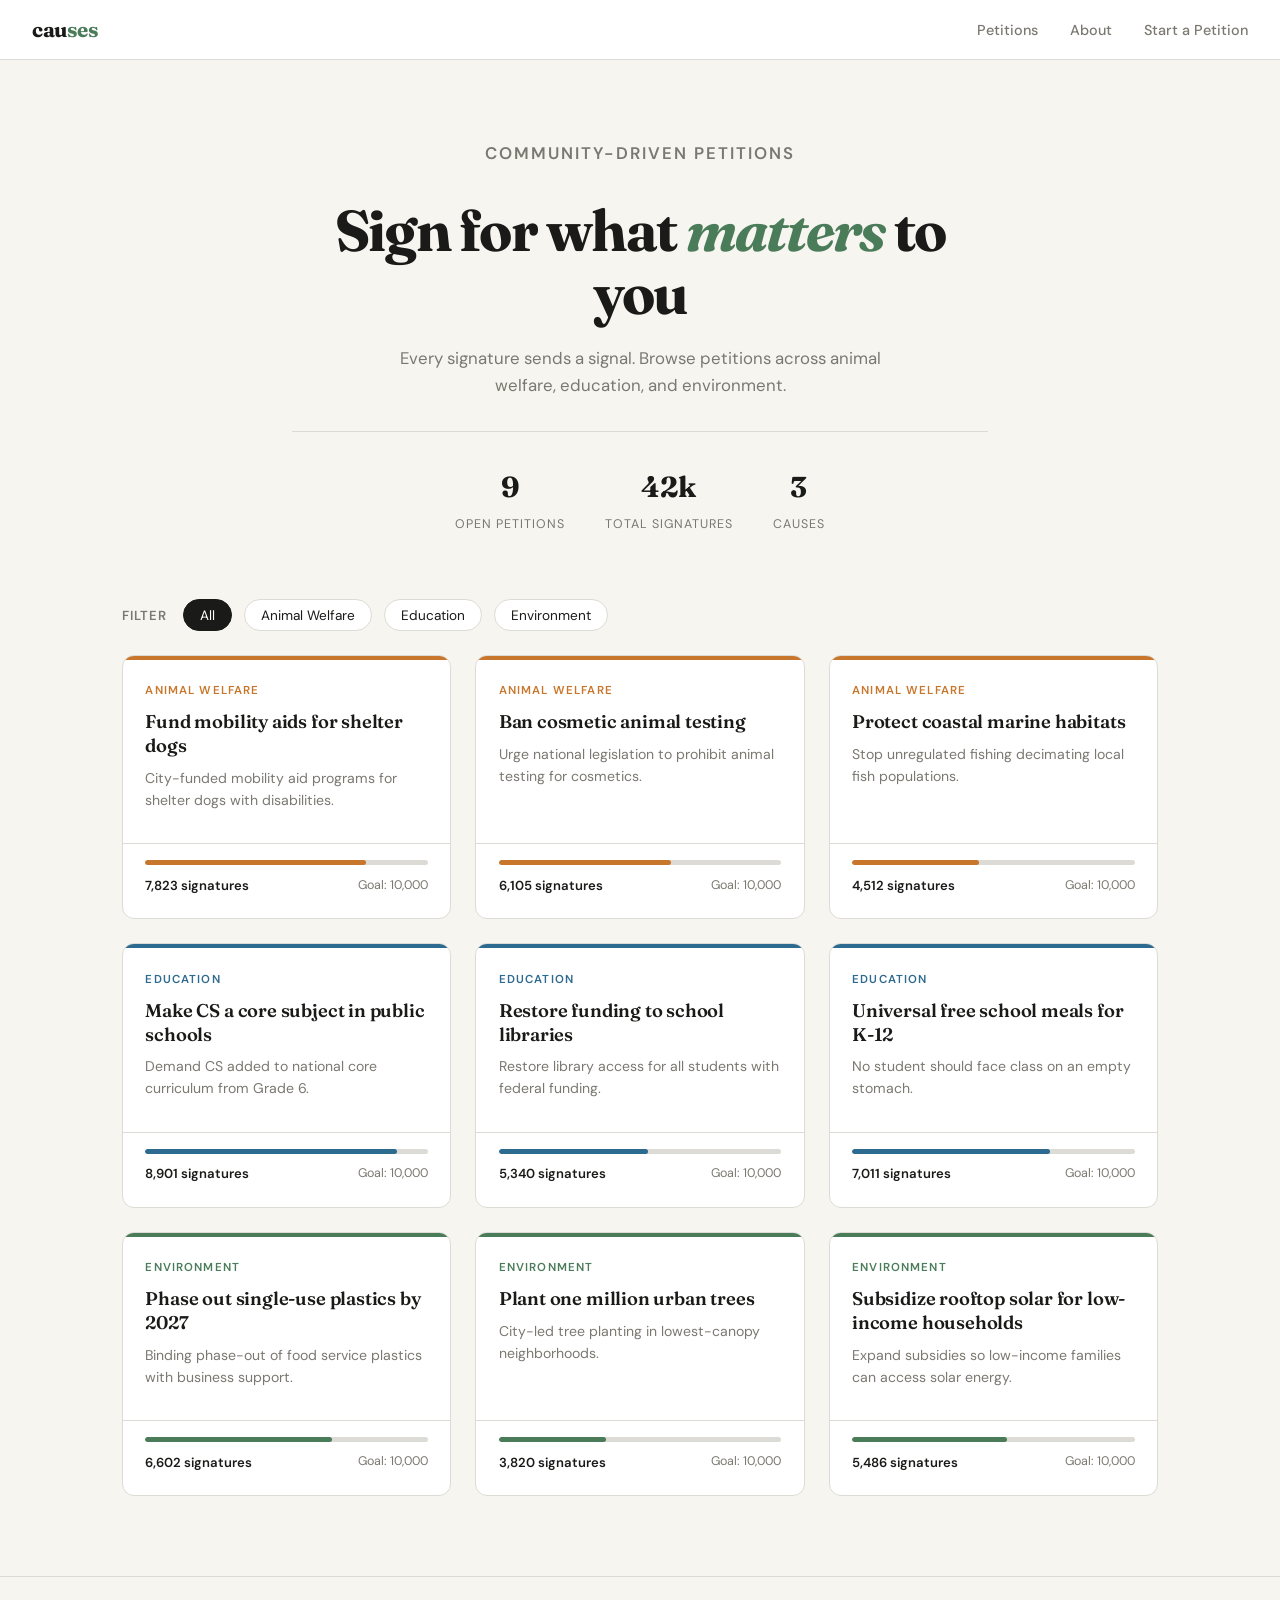
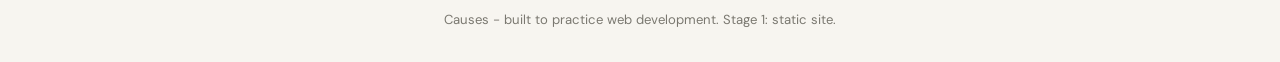
==== index.html @ a817b7e5 "Add index.html and stylesheet" ====
<!DOCTYPE html>
<html lang="en">
<head>
  <meta charset="UTF-8" />
  <title>Causes - Petitions for Good</title>
  <link rel="stylesheet" href="css/style.css" />
</head>
<body>
  <nav>
    <a class="nav-logo" href="index.html">cau<span>ses</span></a>
    <ul class="nav-links">
      <li><a href="index.html">Petitions</a></li>
      <li><a href="#">About</a></li>
      <li><a href="#">Start a Petition</a></li>
    </ul>
  </nav>
  <section class="hero">
    <p class="hero-eyebrow">Community-driven petitions</p>
    <h1>Sign for what <em>matters</em> to you</h1>
    <p>Every signature sends a signal. Browse petitions across animal welfare, education, and environment.</p>
    <div class="hero-stats">
      <div class="stat-item"><span class="stat-number">9</span><span class="stat-label">Open petitions</span></div>
      <div class="stat-item"><span class="stat-number">42k</span><span class="stat-label">Total signatures</span></div>
      <div class="stat-item"><span class="stat-number">3</span><span class="stat-label">Causes</span></div>
    </div>
  </section>
  <div class="filters-section">
    <span class="filter-label">Filter</span>
    <button class="filter-btn active">All</button>
    <button class="filter-btn">Animal Welfare</button>
    <button class="filter-btn">Education</button>
    <button class="filter-btn">Environment</button>
  </div>
  <div class="petitions-grid">
    <a class="petition-card" data-category="animal" href="petition-shelter.html"><div class="card-tag-bar tag-animal"></div><div class="card-body"><p class="card-category cat-animal">Animal Welfare</p><h2 class="card-title">Fund mobility aids for shelter dogs</h2><p class="card-description">City-funded mobility aid programs for shelter dogs with disabilities.</p></div><div class="card-footer"><div class="progress-bar-track"><div class="progress-bar-fill fill-animal" style="width:78%"></div></div><div class="card-meta"><span class="signatures">7,823 signatures</span><span class="goal">Goal: 10,000</span></div></div></a>
    <a class="petition-card" data-category="animal" href="petition-testing.html"><div class="card-tag-bar tag-animal"></div><div class="card-body"><p class="card-category cat-animal">Animal Welfare</p><h2 class="card-title">Ban cosmetic animal testing</h2><p class="card-description">Urge national legislation to prohibit animal testing for cosmetics.</p></div><div class="card-footer"><div class="progress-bar-track"><div class="progress-bar-fill fill-animal" style="width:61%"></div></div><div class="card-meta"><span class="signatures">6,105 signatures</span><span class="goal">Goal: 10,000</span></div></div></a>
    <a class="petition-card" data-category="animal" href="petition-marine.html"><div class="card-tag-bar tag-animal"></div><div class="card-body"><p class="card-category cat-animal">Animal Welfare</p><h2 class="card-title">Protect coastal marine habitats</h2><p class="card-description">Stop unregulated fishing decimating local fish populations.</p></div><div class="card-footer"><div class="progress-bar-track"><div class="progress-bar-fill fill-animal" style="width:45%"></div></div><div class="card-meta"><span class="signatures">4,512 signatures</span><span class="goal">Goal: 10,000</span></div></div></a>
    <a class="petition-card" data-category="education" href="petition-coding.html"><div class="card-tag-bar tag-education"></div><div class="card-body"><p class="card-category cat-education">Education</p><h2 class="card-title">Make CS a core subject in public schools</h2><p class="card-description">Demand CS added to national core curriculum from Grade 6.</p></div><div class="card-footer"><div class="progress-bar-track"><div class="progress-bar-fill fill-education" style="width:89%"></div></div><div class="card-meta"><span class="signatures">8,901 signatures</span><span class="goal">Goal: 10,000</span></div></div></a>
    <a class="petition-card" data-category="education" href="petition-libraries.html"><div class="card-tag-bar tag-education"></div><div class="card-body"><p class="card-category cat-education">Education</p><h2 class="card-title">Restore funding to school libraries</h2><p class="card-description">Restore library access for all students with federal funding.</p></div><div class="card-footer"><div class="progress-bar-track"><div class="progress-bar-fill fill-education" style="width:53%"></div></div><div class="card-meta"><span class="signatures">5,340 signatures</span><span class="goal">Goal: 10,000</span></div></div></a>
    <a class="petition-card" data-category="education" href="petition-meals.html"><div class="card-tag-bar tag-education"></div><div class="card-body"><p class="card-category cat-education">Education</p><h2 class="card-title">Universal free school meals for K-12</h2><p class="card-description">No student should face class on an empty stomach.</p></div><div class="card-footer"><div class="progress-bar-track"><div class="progress-bar-fill fill-education" style="width:70%"></div></div><div class="card-meta"><span class="signatures">7,011 signatures</span><span class="goal">Goal: 10,000</span></div></div></a>
    <a class="petition-card" data-category="environment" href="petition-plastics.html"><div class="card-tag-bar tag-environment"></div><div class="card-body"><p class="card-category cat-environment">Environment</p><h2 class="card-title">Phase out single-use plastics by 2027</h2><p class="card-description">Binding phase-out of food service plastics with business support.</p></div><div class="card-footer"><div class="progress-bar-track"><div class="progress-bar-fill fill-environment" style="width:66%"></div></div><div class="card-meta"><span class="signatures">6,602 signatures</span><span class="goal">Goal: 10,000</span></div></div></a>
    <a class="petition-card" data-category="environment" href="petition-trees.html"><div class="card-tag-bar tag-environment"></div><div class="card-body"><p class="card-category cat-environment">Environment</p><h2 class="card-title">Plant one million urban trees</h2><p class="card-description">City-led tree planting in lowest-canopy neighborhoods.</p></div><div class="card-footer"><div class="progress-bar-track"><div class="progress-bar-fill fill-environment" style="width:38%"></div></div><div class="card-meta"><span class="signatures">3,820 signatures</span><span class="goal">Goal: 10,000</span></div></div></a>
    <a class="petition-card" data-category="environment" href="petition-solar.html"><div class="card-tag-bar tag-environment"></div><div class="card-body"><p class="card-category cat-environment">Environment</p><h2 class="card-title">Subsidize rooftop solar for low-income households</h2><p class="card-description">Expand subsidies so low-income families can access solar energy.</p></div><div class="card-footer"><div class="progress-bar-track"><div class="progress-bar-fill fill-environment" style="width:55%"></div></div><div class="card-meta"><span class="signatures">5,486 signatures</span><span class="goal">Goal: 10,000</span></div></div></a>
  </div>
  <footer><p>Causes - built to practice web development. Stage 1: static site.</p></footer>
  <script>
    const buttons = document.querySelectorAll('.filter-btn');
    const cards = document.querySelectorAll('.petition-card');
    buttons.forEach(btn => {
      btn.addEventListener('click', () => {
        buttons.forEach(b => b.classList.remove('active'));
        btn.classList.add('active');
        const filter = btn.textContent.trim().toLowerCase();
        cards.forEach(card => {
          const cat = card.dataset.category;
          if (filter === 'all' || (filter === 'animal welfare' && cat === 'animal') || filter === cat) {
            card.style.display = 'flex';
          } else {
            card.style.display = 'none';
          }
        });
      });
    });
  </script>
</body>
</html>
---- css/style.css ----
/* =============================================
   CAUSES — Petition Platform
   Stage 1: Static Site
   ============================================= */

@import url('https://fonts.googleapis.com/css2?family=Fraunces:ital,wght@0,400;0,600;0,700;1,400&family=DM+Sans:wght@400;500;600&display=swap');

:root {
  --ink: #1a1a18;
  --paper: #f7f5f0;
  --sage: #4a7c59;
  --sage-light: #e8f0eb;
  --amber: #c8762b;
  --amber-light: #fdf0e3;
  --sky: #2d6a8f;
  --sky-light: #e3eff7;
  --muted: #7a7870;
  --border: #dddbd5;
  --white: #ffffff;

  --font-display: 'Fraunces', Georgia, serif;
  --font-body: 'DM Sans', system-ui, sans-serif;
}

*, *::before, *::after {
  box-sizing: border-box;
  margin: 0;
  padding: 0;
}

html {
  font-size: 16px;
  scroll-behavior: smooth;
}

body {
  background: var(--paper);
  color: var(--ink);
  font-family: var(--font-body);
  line-height: 1.6;
  min-height: 100vh;
}

/* ---- NAV ---- */
nav {
  background: var(--white);
  border-bottom: 1px solid var(--border);
  padding: 0 2rem;
  display: flex;
  align-items: center;
  justify-content: space-between;
  height: 60px;
  position: sticky;
  top: 0;
  z-index: 100;
}

.nav-logo {
  font-family: var(--font-display);
  font-size: 1.3rem;
  font-weight: 700;
  color: var(--ink);
  text-decoration: none;
  letter-spacing: -0.02em;
}

.nav-logo span {
  color: var(--sage);
}

.nav-links {
  display: flex;
  gap: 2rem;
  list-style: none;
}

.nav-links a {
  text-decoration: none;
  color: var(--muted);
  font-size: 0.9rem;
  font-weight: 500;
  transition: color 0.2s;
}

.nav-links a:hover {
  color: var(--ink);
}

/* ---- HERO ---- */
.hero {
  padding: 5rem 2rem 4rem;
  max-width: 760px;
  margin: 0 auto;
  text-align: center;
}

.hero-eyebrow {
  font-family: var(--font-body);
  font-size: 0.8rem;
  font-weight: 600;
  letter-spacing: 0.12em;
  text-transform: uppercase;
  color: var(--sage);
  margin-bottom: 1.2rem;
}

.hero h1 {
  font-family: var(--font-display);
  font-size: clamp(2.4rem, 5vw, 3.6rem);
  font-weight: 700;
  line-height: 1.1;
  letter-spacing: -0.03em;
  color: var(--ink);
  margin-bottom: 1.2rem;
}

.hero h1 em {
  font-style: italic;
  color: var(--sage);
}

.hero p {
  font-size: 1.05rem;
  color: var(--muted);
  max-width: 520px;
  margin: 0 auto 2rem;
}

.hero-stats {
  display: flex;
  justify-content: center;
  gap: 2.5rem;
  padding-top: 2rem;
  border-top: 1px solid var(--border);
  margin-top: 2rem;
}

.stat-item {
  text-align: center;
}

.stat-number {
  font-family: var(--font-display);
  font-size: 1.8rem;
  font-weight: 700;
  color: var(--ink);
  display: block;
}

.stat-label {
  font-size: 0.78rem;
  color: var(--muted);
  text-transform: uppercase;
  letter-spacing: 0.08em;
}

/* ---- FILTERS ---- */
.filters-section {
  max-width: 1100px;
  margin: 0 auto;
  padding: 0 2rem 1.5rem;
  display: flex;
  align-items: center;
  gap: 0.75rem;
  flex-wrap: wrap;
}

.filter-label {
  font-size: 0.82rem;
  font-weight: 600;
  color: var(--muted);
  text-transform: uppercase;
  letter-spacing: 0.08em;
  margin-right: 0.25rem;
}

.filter-btn {
  padding: 0.4rem 1rem;
  border-radius: 999px;
  border: 1px solid var(--border);
  background: var(--white);
  color: var(--ink);
  font-family: var(--font-body);
  font-size: 0.85rem;
  cursor: pointer;
  transition: all 0.15s;
}

.filter-btn:hover,
.filter-btn.active {
  background: var(--ink);
  color: var(--white);
  border-color: var(--ink);
}

/* ---- PETITION GRID ---- */
.petitions-grid {
  max-width: 1100px;
  margin: 0 auto;
  padding: 0 2rem 5rem;
  display: grid;
  grid-template-columns: repeat(auto-fill, minmax(320px, 1fr));
  gap: 1.5rem;
}

/* ---- PETITION CARD ---- */
.petition-card {
  background: var(--white);
  border: 1px solid var(--border);
  border-radius: 12px;
  overflow: hidden;
  transition: transform 0.2s, box-shadow 0.2s;
  display: flex;
  flex-direction: column;
  text-decoration: none;
  color: inherit;
}

.petition-card:hover {
  transform: translateY(-3px);
  box-shadow: 0 8px 24px rgba(0,0,0,0.08);
}

.card-tag-bar {
  height: 4px;
}

.tag-animal { background: var(--amber); }
.tag-education { background: var(--sky); }
.tag-environment { background: var(--sage); }

.card-body {
  padding: 1.4rem 1.4rem 1rem;
  flex: 1;
}

.card-category {
  font-size: 0.72rem;
  font-weight: 600;
  letter-spacing: 0.1em;
  text-transform: uppercase;
  margin-bottom: 0.6rem;
}

.cat-animal { color: var(--amber); }
.cat-education { color: var(--sky); }
.cat-environment { color: var(--sage); }

.card-title {
  font-family: var(--font-display);
  font-size: 1.15rem;
  font-weight: 600;
  line-height: 1.3;
  color: var(--ink);
  margin-bottom: 0.6rem;
  letter-spacing: -0.01em;
}

.card-description {
  font-size: 0.88rem;
  color: var(--muted);
  line-height: 1.55;
}

.card-footer {
  padding: 1rem 1.4rem 1.4rem;
  border-top: 1px solid var(--border);
  margin-top: 1rem;
}

.progress-bar-track {
  background: var(--border);
  border-radius: 999px;
  height: 5px;
  margin-bottom: 0.6rem;
  overflow: hidden;
}

.progress-bar-fill {
  height: 100%;
  border-radius: 999px;
  transition: width 0.4s ease;
}

.fill-animal { background: var(--amber); }
.fill-education { background: var(--sky); }
.fill-environment { background: var(--sage); }

.card-meta {
  display: flex;
  justify-content: space-between;
  align-items: center;
}

.signatures {
  font-size: 0.82rem;
  font-weight: 600;
  color: var(--ink);
}

.goal {
  font-size: 0.78rem;
  color: var(--muted);
}

/* ---- PETITION DETAIL PAGE ---- */
.detail-container {
  max-width: 780px;
  margin: 0 auto;
  padding: 3rem 2rem 5rem;
}

.back-link {
  display: inline-flex;
  align-items: center;
  gap: 0.4rem;
  font-size: 0.85rem;
  color: var(--muted);
  text-decoration: none;
  margin-bottom: 2rem;
  transition: color 0.2s;
}

.back-link:hover { color: var(--ink); }

.detail-category {
  font-size: 0.75rem;
  font-weight: 600;
  letter-spacing: 0.1em;
  text-transform: uppercase;
  margin-bottom: 0.8rem;
}

.detail-title {
  font-family: var(--font-display);
  font-size: clamp(1.8rem, 4vw, 2.6rem);
  font-weight: 700;
  line-height: 1.15;
  letter-spacing: -0.02em;
  color: var(--ink);
  margin-bottom: 1rem;
}

.detail-meta {
  display: flex;
  gap: 1.5rem;
  font-size: 0.82rem;
  color: var(--muted);
  margin-bottom: 2rem;
  padding-bottom: 2rem;
  border-bottom: 1px solid var(--border);
}

.detail-body {
  font-size: 1rem;
  line-height: 1.75;
  color: var(--ink);
  margin-bottom: 2.5rem;
}

.detail-body p {
  margin-bottom: 1.2rem;
}

.detail-body h3 {
  font-family: var(--font-display);
  font-size: 1.2rem;
  font-weight: 600;
  margin: 2rem 0 0.8rem;
}

/* ---- SIGN BOX ---- */
.sign-box {
  background: var(--white);
  border: 1px solid var(--border);
  border-radius: 12px;
  padding: 2rem;
  margin-top: 2rem;
}

.sign-box h3 {
  font-family: var(--font-display);
  font-size: 1.3rem;
  font-weight: 600;
  margin-bottom: 0.4rem;
}

.sign-box p {
  font-size: 0.9rem;
  color: var(--muted);
  margin-bottom: 1.5rem;
}

.sign-progress {
  margin-bottom: 1.5rem;
}

.sign-progress .progress-bar-track {
  height: 7px;
  margin-bottom: 0.5rem;
}

.sign-count {
  font-size: 1.5rem;
  font-weight: 700;
  font-family: var(--font-display);
  color: var(--ink);
}

.sign-count span {
  font-family: var(--font-body);
  font-size: 0.85rem;
  font-weight: 400;
  color: var(--muted);
}

.sign-btn {
  display: inline-block;
  padding: 0.85rem 2.2rem;
  background: var(--ink);
  color: var(--white);
  border-radius: 8px;
  font-family: var(--font-body);
  font-size: 0.95rem;
  font-weight: 600;
  text-decoration: none;
  cursor: pointer;
  border: none;
  transition: background 0.2s;
  width: 100%;
  text-align: center;
}

.sign-btn:hover {
  background: var(--sage);
}

/* ---- FOOTER ---- */
footer {
  border-top: 1px solid var(--border);
  padding: 2rem;
  text-align: center;
  font-size: 0.82rem;
  color: var(--muted);
}

/* ---- RESPONSIVE ---- */
@media (max-width: 600px) {
  nav { padding: 0 1rem; }
  .hero { padding: 3rem 1rem 2.5rem; }
  .petitions-grid { padding: 0 1rem 3rem; grid-template-columns: 1fr; }
  .filters-section { padding: 0 1rem 1.5rem; }
  .hero-stats { gap: 1.5rem; }
  .detail-container { padding: 2rem 1rem 3rem; }
}
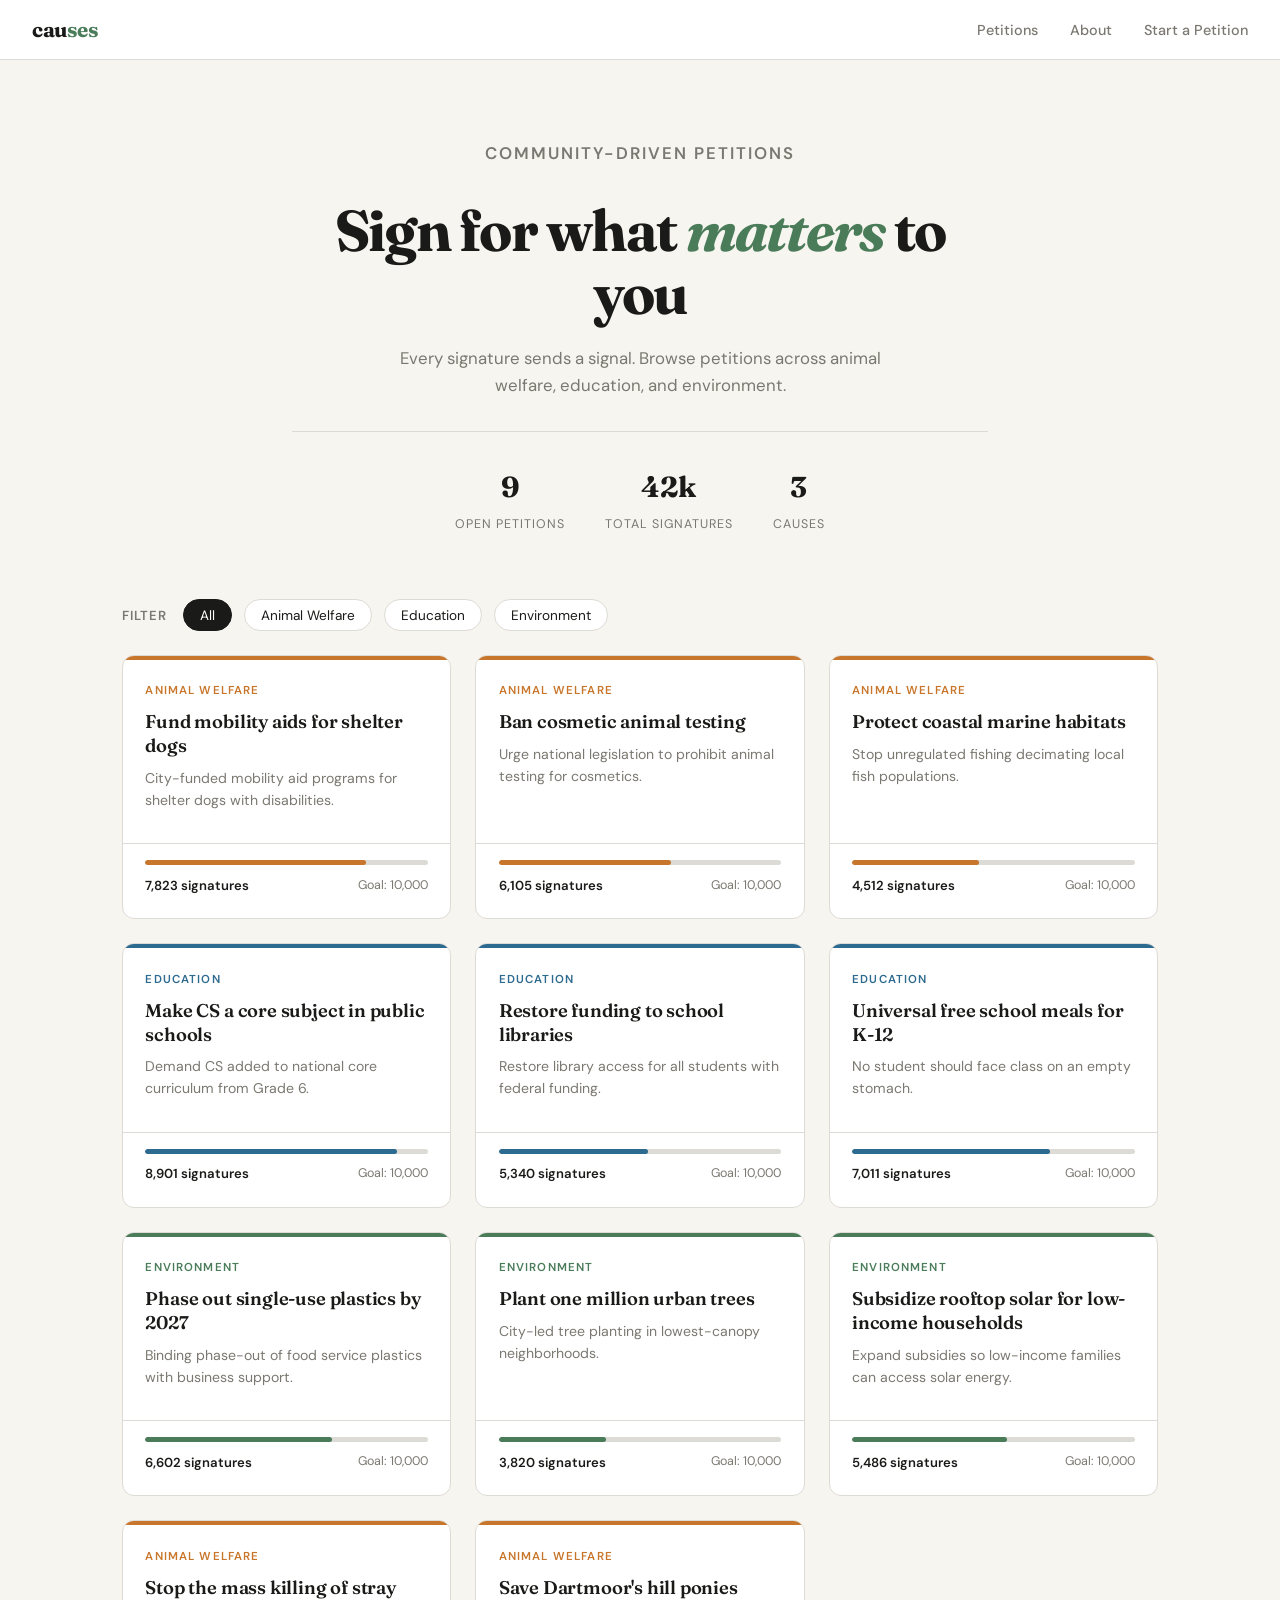
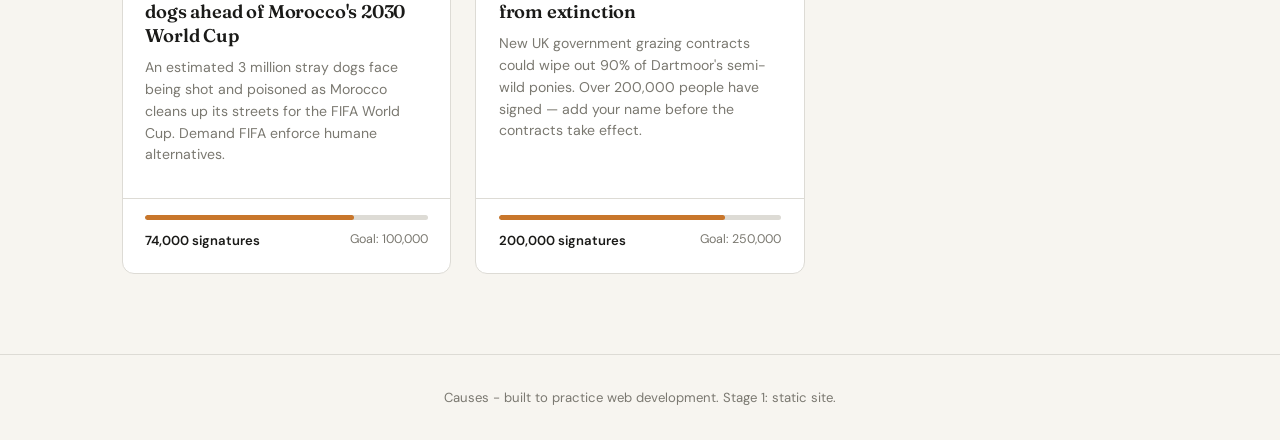
==== commit dbb246f3: "Add Morocco and Dartmoor pony petition pages" ====
--- a/index.html
+++ b/index.html
@@ -41,6 +41,9 @@
     <a class="petition-card" data-category="environment" href="petition-plastics.html"><div class="card-tag-bar tag-environment"></div><div class="card-body"><p class="card-category cat-environment">Environment</p><h2 class="card-title">Phase out single-use plastics by 2027</h2><p class="card-description">Binding phase-out of food service plastics with business support.</p></div><div class="card-footer"><div class="progress-bar-track"><div class="progress-bar-fill fill-environment" style="width:66%"></div></div><div class="card-meta"><span class="signatures">6,602 signatures</span><span class="goal">Goal: 10,000</span></div></div></a>
     <a class="petition-card" data-category="environment" href="petition-trees.html"><div class="card-tag-bar tag-environment"></div><div class="card-body"><p class="card-category cat-environment">Environment</p><h2 class="card-title">Plant one million urban trees</h2><p class="card-description">City-led tree planting in lowest-canopy neighborhoods.</p></div><div class="card-footer"><div class="progress-bar-track"><div class="progress-bar-fill fill-environment" style="width:38%"></div></div><div class="card-meta"><span class="signatures">3,820 signatures</span><span class="goal">Goal: 10,000</span></div></div></a>
     <a class="petition-card" data-category="environment" href="petition-solar.html"><div class="card-tag-bar tag-environment"></div><div class="card-body"><p class="card-category cat-environment">Environment</p><h2 class="card-title">Subsidize rooftop solar for low-income households</h2><p class="card-description">Expand subsidies so low-income families can access solar energy.</p></div><div class="card-footer"><div class="progress-bar-track"><div class="progress-bar-fill fill-environment" style="width:55%"></div></div><div class="card-meta"><span class="signatures">5,486 signatures</span><span class="goal">Goal: 10,000</span></div></div></a>
+  
+    <a class="petition-card" data-category="animal" href="petition-morocco.html"><div class="card-tag-bar tag-animal"></div><div class="card-body"><p class="card-category cat-animal">Animal Welfare</p><h2 class="card-title">Stop the mass killing of stray dogs ahead of Morocco's 2030 World Cup</h2><p class="card-description">An estimated 3 million stray dogs face being shot and poisoned as Morocco cleans up its streets for the FIFA World Cup. Demand FIFA enforce humane alternatives.</p></div><div class="card-footer"><div class="progress-bar-track"><div class="progress-bar-fill fill-animal" style="width:74%"></div></div><div class="card-meta"><span class="signatures">74,000 signatures</span><span class="goal">Goal: 100,000</span></div></div></a>
+    <a class="petition-card" data-category="animal" href="petition-dartmoor.html"><div class="card-tag-bar tag-animal"></div><div class="card-body"><p class="card-category cat-animal">Animal Welfare</p><h2 class="card-title">Save Dartmoor's hill ponies from extinction</h2><p class="card-description">New UK government grazing contracts could wipe out 90% of Dartmoor's semi-wild ponies. Over 200,000 people have signed — add your name before the contracts take effect.</p></div><div class="card-footer"><div class="progress-bar-track"><div class="progress-bar-fill fill-animal" style="width:80%"></div></div><div class="card-meta"><span class="signatures">200,000 signatures</span><span class="goal">Goal: 250,000</span></div></div></a>
   </div>
   <footer><p>Causes - built to practice web development. Stage 1: static site.</p></footer>
   <script>
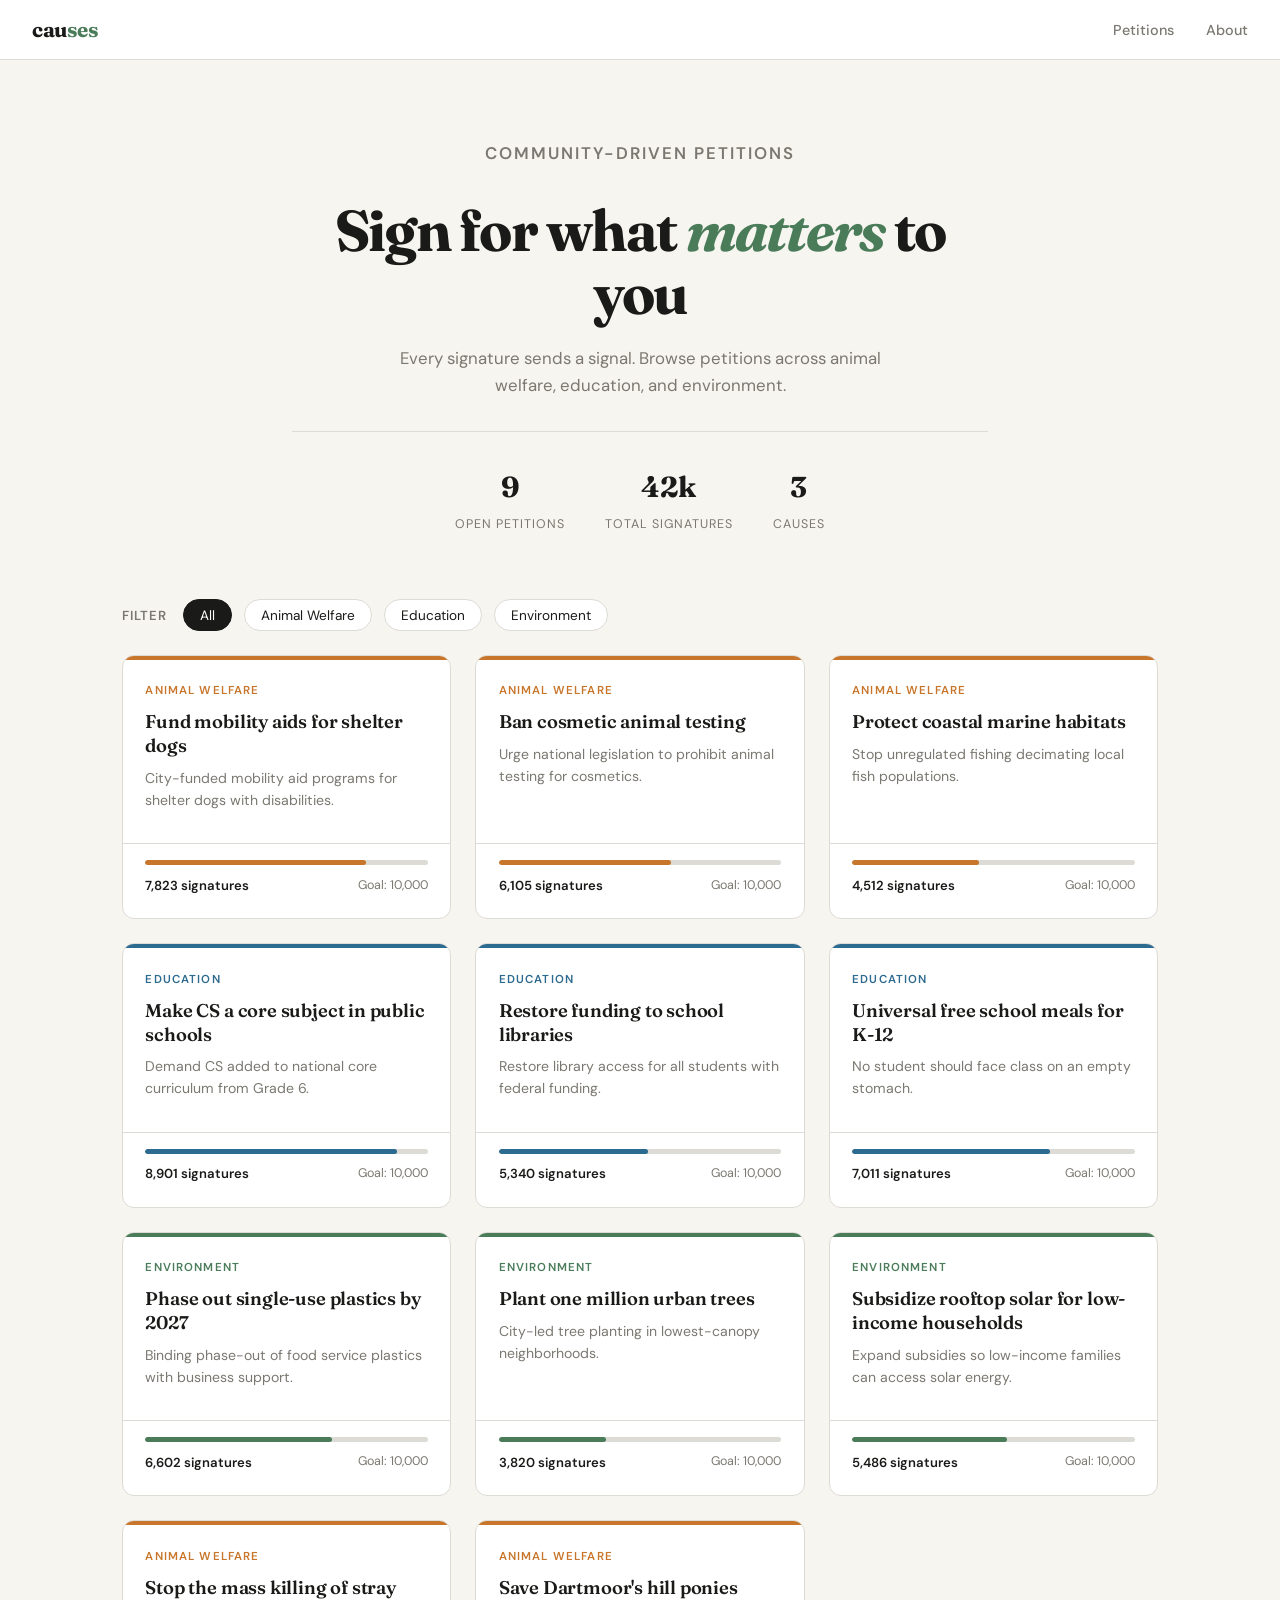
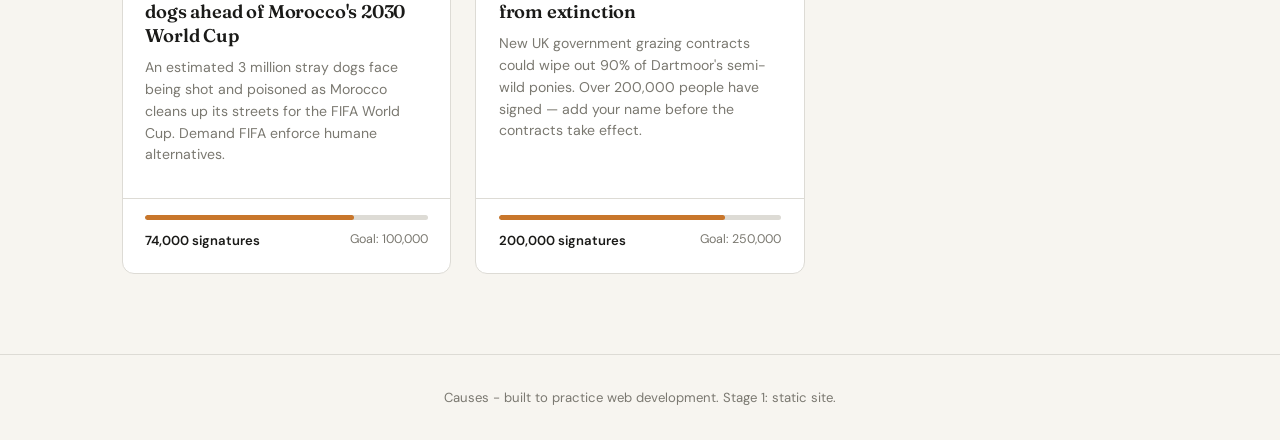
==== commit f7e982a5: "Remove Start a Petition nav link" ====
--- a/index.html
+++ b/index.html
@@ -11,7 +11,7 @@
     <ul class="nav-links">
       <li><a href="index.html">Petitions</a></li>
       <li><a href="#">About</a></li>
-      <li><a href="#">Start a Petition</a></li>
+      
     </ul>
   </nav>
   <section class="hero">
